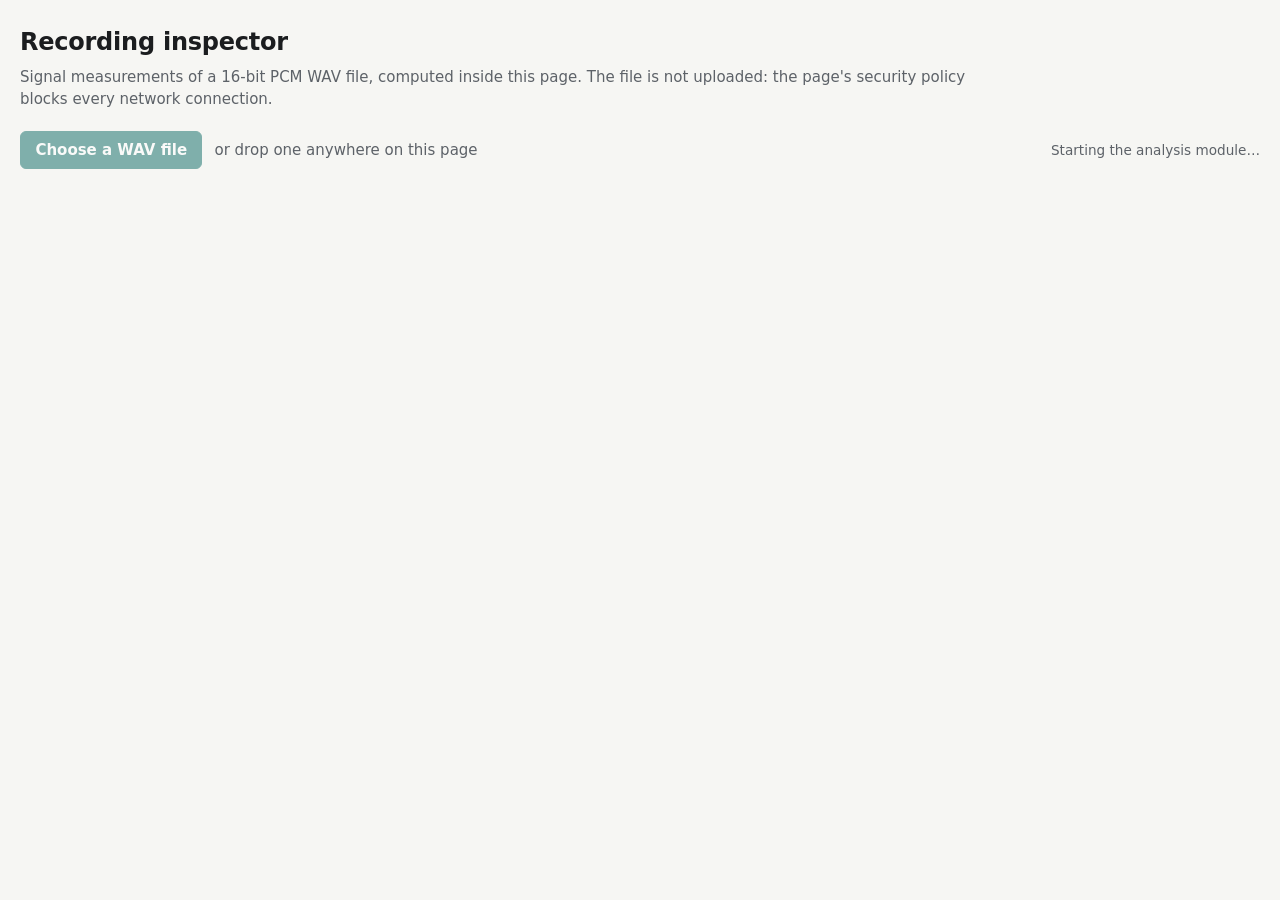
==== index.html @ d91ce919 "Recording inspector with an experimental Pirahã phoneme model A built copy of the page: measurements" ====
<!doctype html>
<html lang="en" data-state="loading">
<head>
<meta charset="utf-8">
<meta http-equiv="Content-Security-Policy" content="default-src 'none'; script-src 'self' 'wasm-unsafe-eval'; worker-src 'self' blob:; style-src 'self'; img-src data:; media-src blob:; connect-src 'none'; form-action 'none'; base-uri 'none'">
<meta name="viewport" content="width=device-width, initial-scale=1">
<meta name="referrer" content="no-referrer">
<title>Recording inspector</title>
<link rel="icon" href="data:,">
<link rel="stylesheet" href="style.css">
<script type="module" src="app.js"></script>
</head>
<body>
<header class="top">
  <h1>Recording inspector</h1>
  <p class="lede">Signal measurements of a 16-bit PCM WAV file, computed inside this page.
    The file is not uploaded: the page's security policy blocks every network connection.</p>
  <p id="model-line" class="lede" hidden>For recordings of Pirahã, the page also shows phoneme and word
    candidates from an experimental model. They are a machine's reading of the sound, not a transcription.</p>
</header>

<main>
  <section class="chooser" aria-label="File">
    <label class="button" for="file">Choose a WAV file</label>
    <input id="file" class="visually-hidden" type="file" accept=".wav,.wave,audio/wav,audio/x-wav">
    <span class="hint">or drop one anywhere on this page</span>
    <span id="status" class="status" role="status">Starting the analysis module…</span>
  </section>

  <section id="progress" class="progress" hidden>
    <progress id="bar" max="1" value="0" aria-label="Analysis progress"></progress>
    <span id="progress-text"></span>
    <button id="cancel" type="button">Cancel</button>
  </section>

  <p id="error" class="error" role="alert" hidden></p>

  <section id="result" hidden>
    <h2 id="name"></h2>

    <div class="timeline">
      <div class="labels" aria-hidden="true">
        <div id="channel-labels" class="label-envelope"></div>
        <div class="label-spectrogram">
          <span>Spectrogram</span>
          <select id="channel" aria-label="Channel shown in the spectrogram"></select>
          <span class="scale">−100 to −40 dBFS/Hz</span>
        </div>
        <div class="label-bands"><span>Activity</span><span>Low level</span></div>
        <div class="label-axis">Time</div>
      </div>
      <div id="plots" class="plots" tabindex="0" role="group"
           aria-label="Timeline. Click to move the playback position; arrow keys move it by one second.">
        <canvas id="envelope" class="plot-envelope"></canvas>
        <canvas id="spectrogram" class="plot-spectrogram"></canvas>
        <canvas id="bands" class="plot-bands"></canvas>
        <canvas id="axis" class="plot-axis"></canvas>
        <div id="window" class="window" hidden></div>
        <div id="cursor" class="cursor"></div>
      </div>
    </div>
    <p id="readout" class="readout">Move the pointer over the timeline to read a frame; click to move the playback position.</p>
    <audio id="player" controls preload="metadata"></audio>

    <section id="phonemes" class="phonemes" aria-labelledby="phonemes-title" hidden>
      <h3 id="phonemes-title">Phoneme and word candidates <span class="tag">experimental</span></h3>
      <p class="note">What a small model, trained on Pirahã word lists, reads in the sound. It assumes the
        recording is Pirahã speech and has no notion of tone. Nothing here was checked by a person.</p>

      <div class="detail-tools">
        <button id="earlier" type="button" aria-label="Earlier">◀</button>
        <button id="later" type="button" aria-label="Later">▶</button>
        <span id="window-text" class="window-text"></span>
        <button id="zoom-out" type="button" aria-label="Show a longer stretch">−</button>
        <button id="zoom-in" type="button" aria-label="Show a shorter stretch">+</button>
        <button id="play-window" type="button">Play this stretch</button>
      </div>

      <div class="timeline">
        <div class="labels" aria-hidden="true">
          <div id="word-lane-label" class="label-words">Words</div>
          <div class="label-letters">Phonemes</div>
          <div id="score-labels" class="label-scores"></div>
          <div class="label-detail-envelope">Envelope</div>
          <div class="label-axis">Time</div>
        </div>
        <div id="detail" class="plots" tabindex="0" role="group"
             aria-label="Detail. Click to move the playback position, or on a word candidate to hear it; arrow keys move by a tenth of a second; plus and minus change the stretch shown.">
          <canvas id="detail-words" class="plot-words"></canvas>
          <canvas id="detail-letters" class="plot-letters"></canvas>
          <canvas id="detail-scores" class="plot-scores"></canvas>
          <canvas id="detail-envelope" class="plot-detail-envelope"></canvas>
          <canvas id="detail-axis" class="plot-axis"></canvas>
          <div id="detail-cursor" class="cursor"></div>
        </div>
      </div>
      <p id="detail-readout" class="readout">Each row of the middle plot is one phoneme; the darker a cell, the higher its score in those 20 ms. Click a word candidate to hear it.</p>

      <div id="word-tools" class="word-tools">
        <label for="fit">Word candidates with a fit of at least <output id="fit-value" for="fit"></output></label>
        <input id="fit" type="range" min="-0.7" max="-0.05" step="0.05" value="-0.45">
        <span id="word-count" class="hint"></span>
        <div id="word-table" class="word-table">
          <table>
            <thead><tr><th>Hear</th><th>Entry</th><th>Gloss in the word list</th><th>Fit</th></tr></thead>
            <tbody id="word-rows"></tbody>
          </table>
        </div>
        <p class="note">A word candidate is a stretch whose phoneme scores resemble an entry of the word list;
          the fit is 0 when the model reads exactly that entry and is sure of it. The list knows only its own
          entries, so other words can show up as the entry they most resemble. Glosses are quoted from the list.</p>
      </div>

      <details class="about-model">
        <summary>About the model</summary>
        <div id="model-card"></div>
      </details>
    </section>

    <div id="summary" class="summary"></div>

    <section class="exports" aria-label="Results as files">
      <h3>Results as files</h3>
      <div id="export-buttons" class="export-buttons"></div>
      <p class="note">The tables are time-coded measurements of the recording. Keep them with the same care
        as the recording itself, outside the repository.</p>
    </section>

    <p class="note">The measurements above are of the signal: they do not identify speech, speakers or words.
      No candidate on this page, of a phoneme or of a word, is a validated annotation.</p>
  </section>
</main>

<footer class="bottom">
  <span id="version"></span>
</footer>
</body>
</html>
---- style.css ----
:root {
  color-scheme: light dark;
  --bg: #f6f6f3;
  --panel: #ffffff;
  --ink: #1b1d1f;
  --muted: #5d6268;
  --line: #d9d9d3;
  --accent: #0b6b66;
  --accent-ink: #ffffff;
  --plot: #fbfbf9;
  --wave: #23708c;
  --activity: #2c7d4f;
  --quiet: #8a8f99;
  --cursor: #c8364a;
  --danger: #a3262f;
  --lane: 56px;
  --spectrogram: 220px;
  --band: 16px;
  --axis: 24px;
  --gutter: 7.5rem;
}

@media (prefers-color-scheme: dark) {
  :root {
    --bg: #14161a;
    --panel: #1c1f24;
    --ink: #e9e9e6;
    --muted: #a2a7ae;
    --line: #33383f;
    --accent: #58c4bc;
    --accent-ink: #06201f;
    --plot: #0f1114;
    --wave: #6cb5d0;
    --activity: #5fbd86;
    --quiet: #7c828d;
    --cursor: #ff7689;
    --danger: #ff8d95;
  }
}

* {
  box-sizing: border-box;
}

[hidden] {
  display: none !important;
}

body {
  margin: 0;
  background: var(--bg);
  color: var(--ink);
  font: 15px/1.5 system-ui, -apple-system, "Segoe UI", sans-serif;
}

.top,
main,
.bottom {
  max-width: 1280px;
  margin: 0 auto;
  padding: 0 1.25rem;
}

.top {
  padding-top: 1.5rem;
}

h1 {
  margin: 0;
  font-size: 1.5rem;
  font-weight: 650;
  letter-spacing: -0.01em;
}

h2 {
  margin: 1.5rem 0 0.75rem;
  font-size: 1.1rem;
  font-weight: 600;
  overflow-wrap: anywhere;
}

h3 {
  margin: 0 0 0.5rem;
  font-size: 0.8rem;
  font-weight: 600;
  letter-spacing: 0.06em;
  text-transform: uppercase;
  color: var(--muted);
}

.lede {
  margin: 0.35rem 0 0;
  max-width: 60rem;
  color: var(--muted);
}

.visually-hidden {
  position: absolute;
  width: 1px;
  height: 1px;
  overflow: hidden;
  clip-path: inset(50%);
  white-space: nowrap;
}

.chooser {
  display: flex;
  flex-wrap: wrap;
  align-items: center;
  gap: 0.75rem;
  margin-top: 1.25rem;
}

.button,
button {
  display: inline-block;
  padding: 0.45rem 0.9rem;
  border: 1px solid var(--line);
  border-radius: 6px;
  background: var(--panel);
  color: var(--ink);
  font: inherit;
  cursor: pointer;
}

.button {
  border-color: var(--accent);
  background: var(--accent);
  color: var(--accent-ink);
  font-weight: 600;
}

.button:hover,
button:hover {
  filter: brightness(1.08);
}

.button:focus-visible,
button:focus-visible,
select:focus-visible,
.plots:focus-visible {
  outline: 2px solid var(--accent);
  outline-offset: 2px;
}

.chooser:focus-within .button {
  outline: 2px solid var(--accent);
  outline-offset: 2px;
}

[data-state="loading"] .button,
[data-state="failed"] .button {
  opacity: 0.5;
  pointer-events: none;
}

.hint,
.status,
.note,
.readout {
  color: var(--muted);
}

.status {
  margin-left: auto;
  font-size: 0.85rem;
}

.progress {
  display: flex;
  align-items: center;
  gap: 0.75rem;
  margin-top: 1rem;
}

.progress progress {
  flex: 1;
  height: 0.6rem;
  accent-color: var(--accent);
}

#progress-text {
  min-width: 13rem;
  font-variant-numeric: tabular-nums;
}

.error {
  margin: 1rem 0 0;
  padding: 0.6rem 0.9rem;
  border: 1px solid var(--danger);
  border-radius: 6px;
  color: var(--danger);
  background: var(--panel);
}

body.dragging {
  outline: 3px dashed var(--accent);
  outline-offset: -8px;
}

/* Timeline: a column of labels and a column of plots sharing one time axis. */
.timeline {
  display: grid;
  grid-template-columns: var(--gutter) minmax(0, 1fr);
  border: 1px solid var(--line);
  border-radius: 8px;
  background: var(--panel);
  overflow: hidden;
}

.labels {
  display: flex;
  flex-direction: column;
  border-right: 1px solid var(--line);
  font-size: 0.78rem;
  color: var(--muted);
}

.labels > div {
  padding: 0 0.6rem;
  border-bottom: 1px solid var(--line);
}

.labels > div:last-child {
  border-bottom: 0;
}

.label-envelope {
  display: flex;
  flex-direction: column;
  padding: 0 !important;
}

.label-envelope span {
  display: flex;
  flex-direction: column;
  justify-content: center;
  height: var(--lane);
  padding: 0 0.6rem;
  line-height: 1.35;
}

.label-envelope small {
  font-size: 0.7rem;
}

.label-spectrogram {
  display: flex;
  flex-direction: column;
  justify-content: center;
  gap: 0.35rem;
  height: var(--spectrogram);
}

.label-spectrogram select {
  max-width: 100%;
  padding: 0.15rem 0.25rem;
  border: 1px solid var(--line);
  border-radius: 4px;
  background: var(--panel);
  color: var(--ink);
  font: inherit;
}

.scale {
  font-size: 0.7rem;
}

.label-bands {
  display: flex;
  flex-direction: column;
  height: calc(2 * var(--band) + 12px);
  justify-content: space-evenly;
  line-height: 1;
}

.label-axis {
  height: var(--axis);
  line-height: var(--axis);
}

.plots {
  position: relative;
  cursor: crosshair;
  background: var(--plot);
}

.plots canvas {
  display: block;
  width: 100%;
  border-bottom: 1px solid var(--line);
}

.plot-envelope {
  height: calc(var(--lane) * var(--channels, 1));
}

.plot-spectrogram {
  height: var(--spectrogram);
}

.plot-bands {
  height: calc(2 * var(--band) + 12px);
}

.plots canvas.plot-axis {
  height: var(--axis);
  border-bottom: 0;
}

.cursor {
  position: absolute;
  top: 0;
  bottom: var(--axis);
  left: 0;
  width: 2px;
  margin-left: -1px;
  background: var(--cursor);
  pointer-events: none;
  will-change: transform;
}

.readout {
  margin: 0.5rem 0;
  min-height: 1.5em;
  font-size: 0.9rem;
  font-variant-numeric: tabular-nums;
}

audio {
  display: block;
  width: 100%;
  margin-bottom: 1.25rem;
}

.summary {
  display: grid;
  grid-template-columns: repeat(auto-fit, minmax(19rem, 1fr));
  gap: 0.9rem;
}

.card,
.exports {
  padding: 0.9rem 1rem;
  border: 1px solid var(--line);
  border-radius: 8px;
  background: var(--panel);
}

.card.wide {
  grid-column: 1 / -1;
}

.card dl {
  display: grid;
  grid-template-columns: max-content minmax(0, 1fr);
  gap: 0.25rem 1rem;
  margin: 0;
}

.card dt {
  color: var(--muted);
}

.card dd {
  margin: 0;
  overflow-wrap: anywhere;
  font-variant-numeric: tabular-nums;
}

.mono {
  font-family: ui-monospace, "SF Mono", Menlo, Consolas, monospace;
  font-size: 0.85em;
}

table {
  width: 100%;
  border-collapse: collapse;
  font-variant-numeric: tabular-nums;
}

th,
td {
  padding: 0.2rem 0.75rem 0.2rem 0;
  text-align: right;
  white-space: nowrap;
}

th:first-child,
td:first-child {
  text-align: left;
}

th {
  border-bottom: 1px solid var(--line);
  color: var(--muted);
  font-weight: 500;
}

.table-scroll {
  overflow-x: auto;
}

.note {
  margin: 0.6rem 0 0;
  font-size: 0.85rem;
}

.exports {
  margin-top: 0.9rem;
}

.export-buttons {
  display: flex;
  flex-wrap: wrap;
  gap: 0.5rem;
}

.export-buttons button {
  font-family: ui-monospace, "SF Mono", Menlo, Consolas, monospace;
  font-size: 0.85rem;
}

main > section > .note:last-child,
#result > .note:last-child {
  margin: 1rem 0 0;
}

.bottom {
  padding-top: 1.5rem;
  padding-bottom: 2rem;
  color: var(--muted);
  font-size: 0.8rem;
}

@media (max-width: 640px) {
  :root {
    --gutter: 5.5rem;
    --spectrogram: 160px;
  }
  .status {
    margin-left: 0;
    width: 100%;
  }
}

/* Phoneme and word candidates: a window of a few seconds. */
:root {
  --word-lane: 46px;
  --letter-lane: 30px;
  --score-lane: 15px;
  --detail-envelope: 48px;
}

.phonemes {
  margin-bottom: 1.5rem;
  padding: 1rem;
  border: 1px solid var(--line);
  border-radius: 8px;
  background: var(--panel);
}

.phonemes h3 {
  margin-top: 0;
}

.phonemes > .note:first-of-type {
  margin: 0 0 0.8rem;
}

.tag {
  margin-left: 0.4rem;
  padding: 0.1rem 0.45rem;
  border: 1px solid var(--line);
  border-radius: 999px;
  color: var(--muted);
  font-size: 0.7rem;
  font-weight: 500;
  letter-spacing: 0.03em;
  text-transform: uppercase;
  vertical-align: middle;
}

.detail-tools {
  display: flex;
  flex-wrap: wrap;
  align-items: center;
  gap: 0.4rem;
  margin-bottom: 0.6rem;
}

.detail-tools button {
  min-width: 2.3rem;
  padding: 0.3rem 0.6rem;
}

button:disabled {
  opacity: 0.45;
  cursor: default;
  filter: none;
}

.window-text {
  min-width: 9.5rem;
  padding: 0 0.3rem;
  text-align: center;
  font-size: 0.9rem;
  font-variant-numeric: tabular-nums;
}

#play-window {
  margin-left: auto;
}

.label-words {
  height: var(--word-lane);
  line-height: var(--word-lane);
}

.label-letters {
  height: var(--letter-lane);
  line-height: var(--letter-lane);
}

.label-scores {
  display: flex;
  flex-direction: column;
  height: calc(11 * var(--score-lane));
  padding: 0 !important;
}

.label-scores span {
  height: var(--score-lane);
  padding: 0 0.6rem;
  color: var(--ink);
  font-size: 0.8rem;
  line-height: var(--score-lane);
  text-align: right;
}

.label-detail-envelope {
  height: var(--detail-envelope);
  line-height: var(--detail-envelope);
}

.plot-words {
  height: var(--word-lane);
}

.plot-letters {
  height: var(--letter-lane);
}

.plot-scores {
  height: calc(11 * var(--score-lane));
}

.plot-detail-envelope {
  height: var(--detail-envelope);
}

.plots.on-word {
  cursor: pointer;
}

/* The stretch shown in the detail view, on the timeline of the whole recording. */
.window {
  position: absolute;
  top: 0;
  bottom: var(--axis);
  min-width: 3px;
  border: 1px solid var(--accent);
  border-width: 0 1px;
  background: color-mix(in srgb, var(--accent) 16%, transparent);
  pointer-events: none;
}

.word-tools {
  display: flex;
  flex-wrap: wrap;
  align-items: center;
  gap: 0.5rem 0.9rem;
  margin-top: 0.4rem;
  font-size: 0.9rem;
}

.word-tools output {
  display: inline-block;
  min-width: 2.6rem;
  font-variant-numeric: tabular-nums;
  font-weight: 600;
}

.word-tools input[type="range"] {
  width: 12rem;
  accent-color: var(--accent);
}

.word-table {
  flex-basis: 100%;
  max-height: 17rem;
  overflow: auto;
  border: 1px solid var(--line);
  border-radius: 6px;
}

.word-table thead th {
  position: sticky;
  top: 0;
  background: var(--panel);
}

.word-table button {
  padding: 0.1rem 0.5rem;
  font-size: 0.85rem;
  font-variant-numeric: tabular-nums;
}

.word-tools .note {
  flex-basis: 100%;
  margin-top: 0;
}

.phoneme-text {
  font-weight: 600;
}

.about-model {
  margin-top: 0.9rem;
  font-size: 0.9rem;
}

.about-model summary {
  cursor: pointer;
  font-weight: 600;
}

.about-model dl {
  display: grid;
  grid-template-columns: max-content minmax(0, 1fr);
  gap: 0.3rem 1rem;
  margin: 0.7rem 0 0;
}

.about-model dt {
  color: var(--muted);
}

.about-model dd {
  margin: 0;
}

@media (max-width: 640px) {
  #play-window {
    margin-left: 0;
  }
  .about-model dl {
    grid-template-columns: 1fr;
  }
}

.word-table th,
.word-table td {
  padding-left: 0.6rem;
  text-align: left;
}

.word-table th:last-child,
.word-table td:last-child {
  padding-right: 0.8rem;
  text-align: right;
  font-variant-numeric: tabular-nums;
}
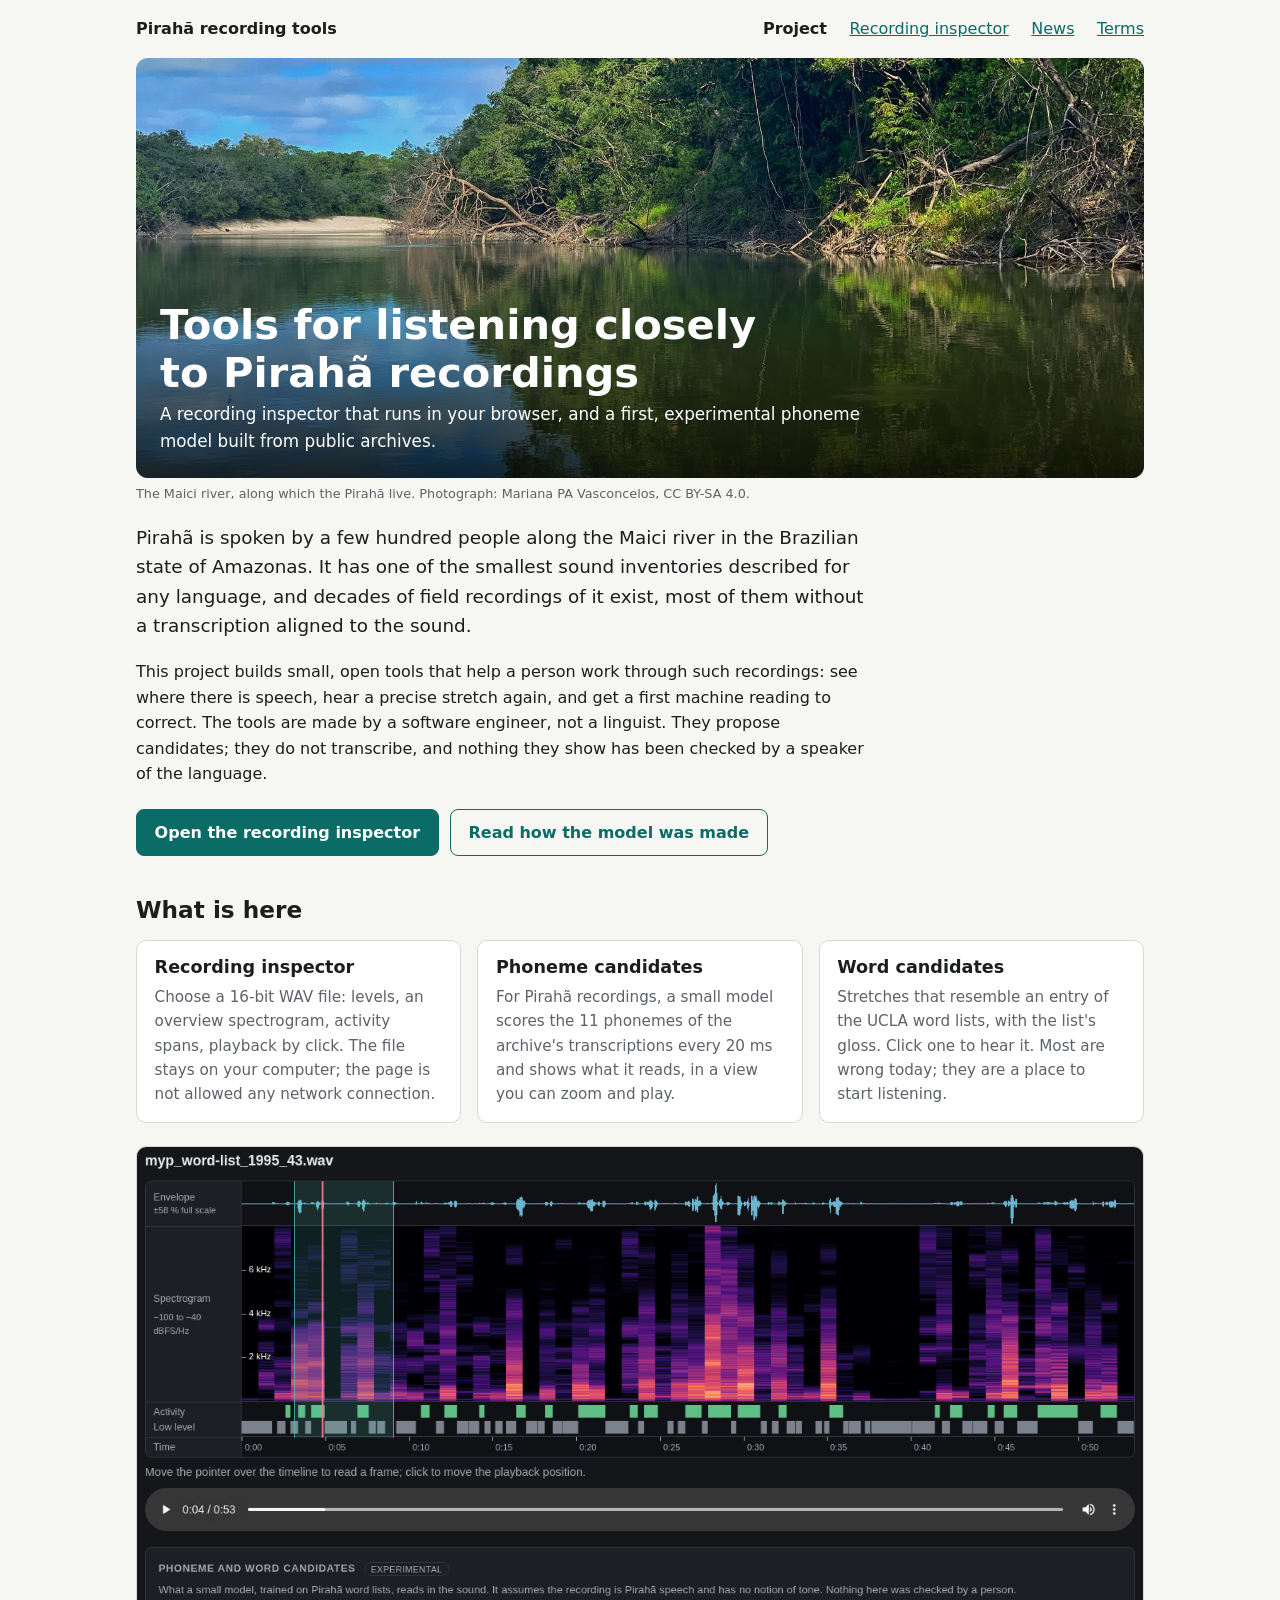
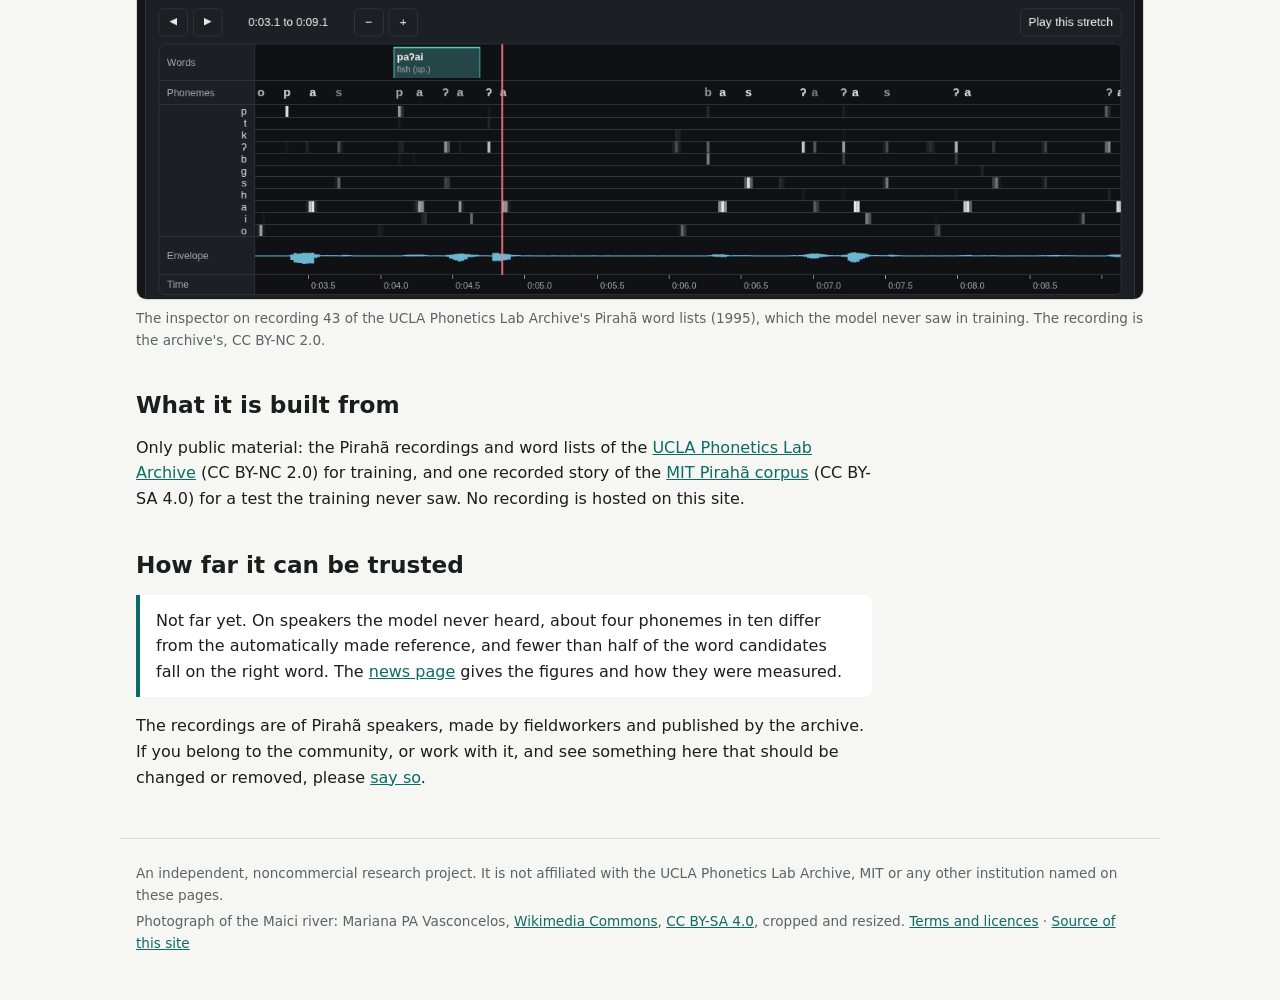
==== commit 0feefc20: "Add a home page, news and terms; move the inspector under tool/ The home page presents the project, " ====
--- a/index.html
+++ b/index.html
@@ -1,138 +1,99 @@
 <!doctype html>
-<html lang="en" data-state="loading">
+<html lang="en">
 <head>
 <meta charset="utf-8">
-<meta http-equiv="Content-Security-Policy" content="default-src 'none'; script-src 'self' 'wasm-unsafe-eval'; worker-src 'self' blob:; style-src 'self'; img-src data:; media-src blob:; connect-src 'none'; form-action 'none'; base-uri 'none'">
+<meta http-equiv="Content-Security-Policy" content="default-src 'none'; img-src 'self' data:; style-src 'self'; base-uri 'none'; form-action 'none'">
 <meta name="viewport" content="width=device-width, initial-scale=1">
 <meta name="referrer" content="no-referrer">
-<title>Recording inspector</title>
+<meta name="description" content="Open tools for looking at recordings of the Pirahã language: a recording inspector that runs in the browser and an experimental phoneme model.">
+<title>Pirahã recording tools</title>
 <link rel="icon" href="data:,">
-<link rel="stylesheet" href="style.css">
-<script type="module" src="app.js"></script>
+<link rel="stylesheet" href="site.css">
 </head>
 <body>
-<header class="top">
-  <h1>Recording inspector</h1>
-  <p class="lede">Signal measurements of a 16-bit PCM WAV file, computed inside this page.
-    The file is not uploaded: the page's security policy blocks every network connection.</p>
-  <p id="model-line" class="lede" hidden>For recordings of Pirahã, the page also shows phoneme and word
-    candidates from an experimental model. They are a machine's reading of the sound, not a transcription.</p>
-</header>
+<nav class="nav" aria-label="Site">
+  <a class="name" href="index.html">Pirahã recording tools</a>
+  <a href="index.html" aria-current="page">Project</a>
+  <a href="tool/">Recording inspector</a>
+  <a href="news.html">News</a>
+  <a href="terms.html">Terms</a>
+</nav>
 
 <main>
-  <section class="chooser" aria-label="File">
-    <label class="button" for="file">Choose a WAV file</label>
-    <input id="file" class="visually-hidden" type="file" accept=".wav,.wave,audio/wav,audio/x-wav">
-    <span class="hint">or drop one anywhere on this page</span>
-    <span id="status" class="status" role="status">Starting the analysis module…</span>
+<div class="hero">
+  <img src="images/rio-maici.jpg" width="1600" height="736" alt="The Maici river, calm water reflecting the forest on its bank.">
+  <div class="hero-text">
+    <h1>Tools for listening closely to Pirahã recordings</h1>
+    <p>A recording inspector that runs in your browser, and a first, experimental phoneme model built from public archives.</p>
+  </div>
+</div>
+<p class="credit">The Maici river, along which the Pirahã live. Photograph: Mariana PA Vasconcelos, CC BY-SA 4.0.</p>
+
+<div class="prose">
+  <p class="lede">Pirahã is spoken by a few hundred people along the Maici river in the Brazilian state of Amazonas.
+    It has one of the smallest sound inventories described for any language, and decades of field recordings of it
+    exist, most of them without a transcription aligned to the sound.</p>
+  <p>This project builds small, open tools that help a person work through such recordings: see where there is
+    speech, hear a precise stretch again, and get a first machine reading to correct. The tools are made by a
+    software engineer, not a linguist. They propose candidates; they do not transcribe, and nothing they show has been
+    checked by a speaker of the language.</p>
+  <div class="actions">
+    <a class="button" href="tool/">Open the recording inspector</a>
+    <a class="button quiet" href="news.html">Read how the model was made</a>
+  </div>
+</div>
+
+<h2>What is here</h2>
+<div class="cards">
+  <section class="card">
+    <h3>Recording inspector</h3>
+    <p>Choose a 16-bit WAV file: levels, an overview spectrogram, activity spans, playback by click. The file stays on
+      your computer; the page is not allowed any network connection.</p>
   </section>
+  <section class="card">
+    <h3>Phoneme candidates</h3>
+    <p>For Pirahã recordings, a small model scores the 11 phonemes of the archive's transcriptions every 20 ms
+      and shows what it reads, in a view you can zoom and play.</p>
+  </section>
+  <section class="card">
+    <h3>Word candidates</h3>
+    <p>Stretches that resemble an entry of the UCLA word lists, with the list's gloss. Click one to hear it. Most are
+      wrong today; they are a place to start listening.</p>
+  </section>
+</div>
 
-  <section id="progress" class="progress" hidden>
-    <progress id="bar" max="1" value="0" aria-label="Analysis progress"></progress>
-    <span id="progress-text"></span>
-    <button id="cancel" type="button">Cancel</button>
-  </section>
+<figure>
+  <a href="tool/"><img src="images/inspector-ucla-43.png" width="1260" height="942"
+    alt="The recording inspector: waveform envelope, spectrogram and activity bands of a 53-second recording, and below them a detail view with a word candidate, phoneme letters and one row of scores per phoneme."></a>
+  <figcaption>The inspector on recording 43 of the UCLA Phonetics Lab Archive's Pirahã word lists (1995), which the
+    model never saw in training. The recording is the archive's, CC BY-NC 2.0.</figcaption>
+</figure>
 
-  <p id="error" class="error" role="alert" hidden></p>
+<div class="prose">
+  <h2>What it is built from</h2>
+  <p>Only public material: the Pirahã recordings and word lists of the
+    <a href="https://archive.phonetics.ucla.edu/Language/MYP/myp.html">UCLA Phonetics Lab Archive</a> (CC BY-NC 2.0)
+    for training, and one recorded story of the <a href="https://github.com/languageMIT/piraha">MIT Pirahã corpus</a>
+    (CC BY-SA 4.0) for a test the training never saw. No recording is hosted on this site.</p>
 
-  <section id="result" hidden>
-    <h2 id="name"></h2>
-
-    <div class="timeline">
-      <div class="labels" aria-hidden="true">
-        <div id="channel-labels" class="label-envelope"></div>
-        <div class="label-spectrogram">
-          <span>Spectrogram</span>
-          <select id="channel" aria-label="Channel shown in the spectrogram"></select>
-          <span class="scale">−100 to −40 dBFS/Hz</span>
-        </div>
-        <div class="label-bands"><span>Activity</span><span>Low level</span></div>
-        <div class="label-axis">Time</div>
-      </div>
-      <div id="plots" class="plots" tabindex="0" role="group"
-           aria-label="Timeline. Click to move the playback position; arrow keys move it by one second.">
-        <canvas id="envelope" class="plot-envelope"></canvas>
-        <canvas id="spectrogram" class="plot-spectrogram"></canvas>
-        <canvas id="bands" class="plot-bands"></canvas>
-        <canvas id="axis" class="plot-axis"></canvas>
-        <div id="window" class="window" hidden></div>
-        <div id="cursor" class="cursor"></div>
-      </div>
-    </div>
-    <p id="readout" class="readout">Move the pointer over the timeline to read a frame; click to move the playback position.</p>
-    <audio id="player" controls preload="metadata"></audio>
-
-    <section id="phonemes" class="phonemes" aria-labelledby="phonemes-title" hidden>
-      <h3 id="phonemes-title">Phoneme and word candidates <span class="tag">experimental</span></h3>
-      <p class="note">What a small model, trained on Pirahã word lists, reads in the sound. It assumes the
-        recording is Pirahã speech and has no notion of tone. Nothing here was checked by a person.</p>
-
-      <div class="detail-tools">
-        <button id="earlier" type="button" aria-label="Earlier">◀</button>
-        <button id="later" type="button" aria-label="Later">▶</button>
-        <span id="window-text" class="window-text"></span>
-        <button id="zoom-out" type="button" aria-label="Show a longer stretch">−</button>
-        <button id="zoom-in" type="button" aria-label="Show a shorter stretch">+</button>
-        <button id="play-window" type="button">Play this stretch</button>
-      </div>
-
-      <div class="timeline">
-        <div class="labels" aria-hidden="true">
-          <div id="word-lane-label" class="label-words">Words</div>
-          <div class="label-letters">Phonemes</div>
-          <div id="score-labels" class="label-scores"></div>
-          <div class="label-detail-envelope">Envelope</div>
-          <div class="label-axis">Time</div>
-        </div>
-        <div id="detail" class="plots" tabindex="0" role="group"
-             aria-label="Detail. Click to move the playback position, or on a word candidate to hear it; arrow keys move by a tenth of a second; plus and minus change the stretch shown.">
-          <canvas id="detail-words" class="plot-words"></canvas>
-          <canvas id="detail-letters" class="plot-letters"></canvas>
-          <canvas id="detail-scores" class="plot-scores"></canvas>
-          <canvas id="detail-envelope" class="plot-detail-envelope"></canvas>
-          <canvas id="detail-axis" class="plot-axis"></canvas>
-          <div id="detail-cursor" class="cursor"></div>
-        </div>
-      </div>
-      <p id="detail-readout" class="readout">Each row of the middle plot is one phoneme; the darker a cell, the higher its score in those 20 ms. Click a word candidate to hear it.</p>
-
-      <div id="word-tools" class="word-tools">
-        <label for="fit">Word candidates with a fit of at least <output id="fit-value" for="fit"></output></label>
-        <input id="fit" type="range" min="-0.7" max="-0.05" step="0.05" value="-0.45">
-        <span id="word-count" class="hint"></span>
-        <div id="word-table" class="word-table">
-          <table>
-            <thead><tr><th>Hear</th><th>Entry</th><th>Gloss in the word list</th><th>Fit</th></tr></thead>
-            <tbody id="word-rows"></tbody>
-          </table>
-        </div>
-        <p class="note">A word candidate is a stretch whose phoneme scores resemble an entry of the word list;
-          the fit is 0 when the model reads exactly that entry and is sure of it. The list knows only its own
-          entries, so other words can show up as the entry they most resemble. Glosses are quoted from the list.</p>
-      </div>
-
-      <details class="about-model">
-        <summary>About the model</summary>
-        <div id="model-card"></div>
-      </details>
-    </section>
-
-    <div id="summary" class="summary"></div>
-
-    <section class="exports" aria-label="Results as files">
-      <h3>Results as files</h3>
-      <div id="export-buttons" class="export-buttons"></div>
-      <p class="note">The tables are time-coded measurements of the recording. Keep them with the same care
-        as the recording itself, outside the repository.</p>
-    </section>
-
-    <p class="note">The measurements above are of the signal: they do not identify speech, speakers or words.
-      No candidate on this page, of a phoneme or of a word, is a validated annotation.</p>
-  </section>
+  <h2>How far it can be trusted</h2>
+  <p class="note">Not far yet. On speakers the model never heard, about four phonemes in ten differ from the
+    automatically made reference, and fewer than half of the word candidates fall on the right word. The
+    <a href="news.html">news page</a> gives the figures and how they were measured.</p>
+  <p>The recordings are of Pirahã speakers, made by fieldworkers and published by the archive. If you belong to the
+    community, or work with it, and see something here that should be changed or removed, please
+    <a href="https://github.com/smichea/piraha-recording-inspector/issues">say so</a>.</p>
+</div>
 </main>
 
-<footer class="bottom">
-  <span id="version"></span>
+<footer class="foot">
+  <p>An independent, noncommercial research project. It is not affiliated with the UCLA Phonetics Lab Archive, MIT or any
+    other institution named on these pages.</p>
+  <p>Photograph of the Maici river: Mariana PA Vasconcelos,
+    <a href="https://commons.wikimedia.org/wiki/File:Espelho_do_Rio_Maici.jpg">Wikimedia Commons</a>,
+    <a href="https://creativecommons.org/licenses/by-sa/4.0/">CC BY-SA 4.0</a>, cropped and resized.
+    <a href="terms.html">Terms and licences</a> ·
+    <a href="https://github.com/smichea/piraha-recording-inspector">Source of this site</a></p>
 </footer>
 </body>
 </html>
--- a/site.css
+++ b/site.css
@@ -0,0 +1,266 @@
+:root {
+  color-scheme: light dark;
+  --bg: #f6f6f3;
+  --panel: #ffffff;
+  --ink: #1b1d1f;
+  --muted: #5d6268;
+  --line: #d9d9d3;
+  --accent: #0b6b66;
+  --accent-ink: #ffffff;
+}
+
+@media (prefers-color-scheme: dark) {
+  :root {
+    --bg: #14161a;
+    --panel: #1c1f24;
+    --ink: #e9e9e6;
+    --muted: #a2a7ae;
+    --line: #33383f;
+    --accent: #58c4bc;
+    --accent-ink: #06201f;
+  }
+}
+
+* {
+  box-sizing: border-box;
+}
+
+body {
+  margin: 0;
+  background: var(--bg);
+  color: var(--ink);
+  font: 16px/1.6 system-ui, -apple-system, "Segoe UI", sans-serif;
+}
+
+a {
+  color: var(--accent);
+}
+
+.nav,
+main,
+.foot {
+  max-width: 1040px;
+  margin: 0 auto;
+  padding: 0 16px;
+}
+
+.nav {
+  display: flex;
+  flex-wrap: wrap;
+  align-items: center;
+  gap: 0.4rem 1.4rem;
+  padding-top: 1rem;
+  padding-bottom: 1rem;
+}
+
+.nav .name {
+  margin-right: auto;
+  color: var(--ink);
+  font-weight: 700;
+  text-decoration: none;
+}
+
+.nav a[aria-current="page"] {
+  color: var(--ink);
+  font-weight: 600;
+  text-decoration: none;
+}
+
+.hero {
+  position: relative;
+  overflow: hidden;
+  border-radius: 12px;
+  background: #1d3b2c;
+}
+
+.hero img {
+  display: block;
+  width: 100%;
+  height: min(46vw, 420px);
+  min-height: 240px;
+  object-fit: cover;
+}
+
+.hero-text {
+  position: absolute;
+  inset: auto 0 0 0;
+  padding: 3.5rem 1.5rem 1.4rem;
+  background: linear-gradient(to top, rgba(0, 0, 0, 0.78), rgba(0, 0, 0, 0));
+  color: #ffffff;
+}
+
+.hero-text h1 {
+  margin: 0 0 0.3rem;
+  font-size: clamp(1.6rem, 4.4vw, 2.6rem);
+  line-height: 1.15;
+  text-wrap: balance;
+}
+
+.hero-text p {
+  max-width: 44rem;
+  margin: 0;
+  font-size: 1.05rem;
+}
+
+.credit {
+  margin: 0.4rem 0 0;
+  color: var(--muted);
+  font-size: 0.8rem;
+}
+
+h1,
+h2,
+h3 {
+  line-height: 1.25;
+  text-wrap: balance;
+}
+
+h2 {
+  margin: 2.4rem 0 0.6rem;
+  font-size: 1.45rem;
+}
+
+h3 {
+  margin: 1.6rem 0 0.4rem;
+  font-size: 1.1rem;
+}
+
+.prose {
+  max-width: 46rem;
+}
+
+.prose p,
+.prose li {
+  text-wrap: pretty;
+}
+
+.lede {
+  font-size: 1.15rem;
+}
+
+.actions {
+  display: flex;
+  flex-wrap: wrap;
+  gap: 0.7rem;
+  margin: 1.4rem 0 0;
+}
+
+.button {
+  display: inline-block;
+  padding: 0.6rem 1.1rem;
+  border: 1px solid var(--accent);
+  border-radius: 8px;
+  background: var(--accent);
+  color: var(--accent-ink);
+  font-weight: 600;
+  text-decoration: none;
+}
+
+.button.quiet {
+  background: transparent;
+  color: var(--accent);
+}
+
+.cards {
+  display: grid;
+  grid-template-columns: repeat(auto-fit, minmax(240px, 1fr));
+  gap: 1rem;
+  margin-top: 1rem;
+}
+
+.card {
+  padding: 1rem 1.1rem;
+  border: 1px solid var(--line);
+  border-radius: 10px;
+  background: var(--panel);
+}
+
+.card h3 {
+  margin-top: 0;
+}
+
+.card p {
+  margin: 0;
+  color: var(--muted);
+  font-size: 0.95rem;
+}
+
+figure {
+  margin: 1.4rem 0;
+}
+
+figure img {
+  display: block;
+  width: 100%;
+  height: auto;
+  border: 1px solid var(--line);
+  border-radius: 10px;
+}
+
+figcaption {
+  margin-top: 0.5rem;
+  color: var(--muted);
+  font-size: 0.85rem;
+}
+
+.note {
+  padding: 0.8rem 1rem;
+  border-left: 4px solid var(--accent);
+  border-radius: 0 8px 8px 0;
+  background: var(--panel);
+}
+
+.table-scroll {
+  overflow-x: auto;
+}
+
+table {
+  width: 100%;
+  border-collapse: collapse;
+  font-size: 0.95rem;
+}
+
+th,
+td {
+  padding: 0.5rem 0.7rem 0.5rem 0;
+  border-bottom: 1px solid var(--line);
+  text-align: left;
+  vertical-align: top;
+}
+
+th {
+  color: var(--muted);
+  font-weight: 600;
+}
+
+td:last-child {
+  font-variant-numeric: tabular-nums;
+}
+
+.dated {
+  color: var(--muted);
+  font-size: 0.9rem;
+}
+
+.news-item {
+  padding-bottom: 1rem;
+  border-bottom: 1px solid var(--line);
+}
+
+code {
+  font-family: ui-monospace, "SF Mono", Menlo, Consolas, monospace;
+  font-size: 0.9em;
+}
+
+.foot {
+  margin-top: 3rem;
+  padding-top: 1.2rem;
+  padding-bottom: 2.5rem;
+  border-top: 1px solid var(--line);
+  color: var(--muted);
+  font-size: 0.85rem;
+}
+
+.foot p {
+  margin: 0.3rem 0;
+}
